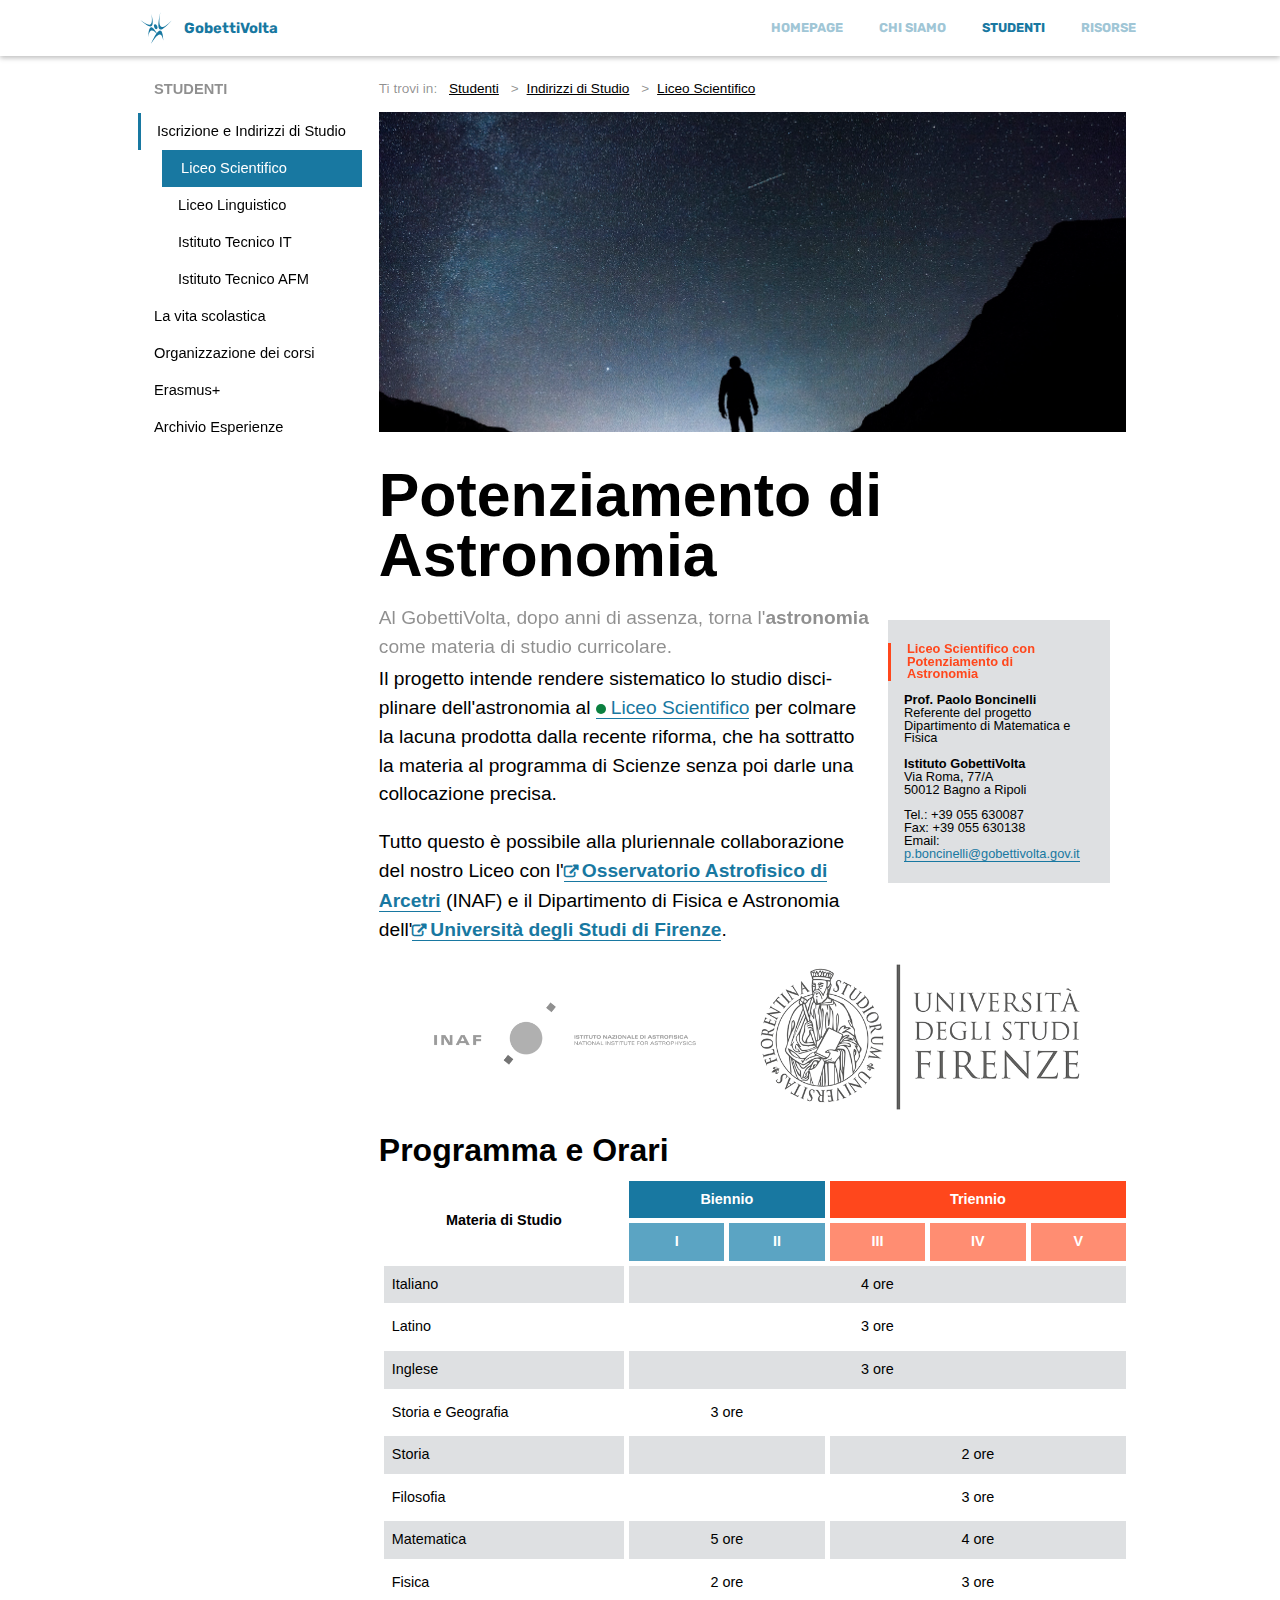
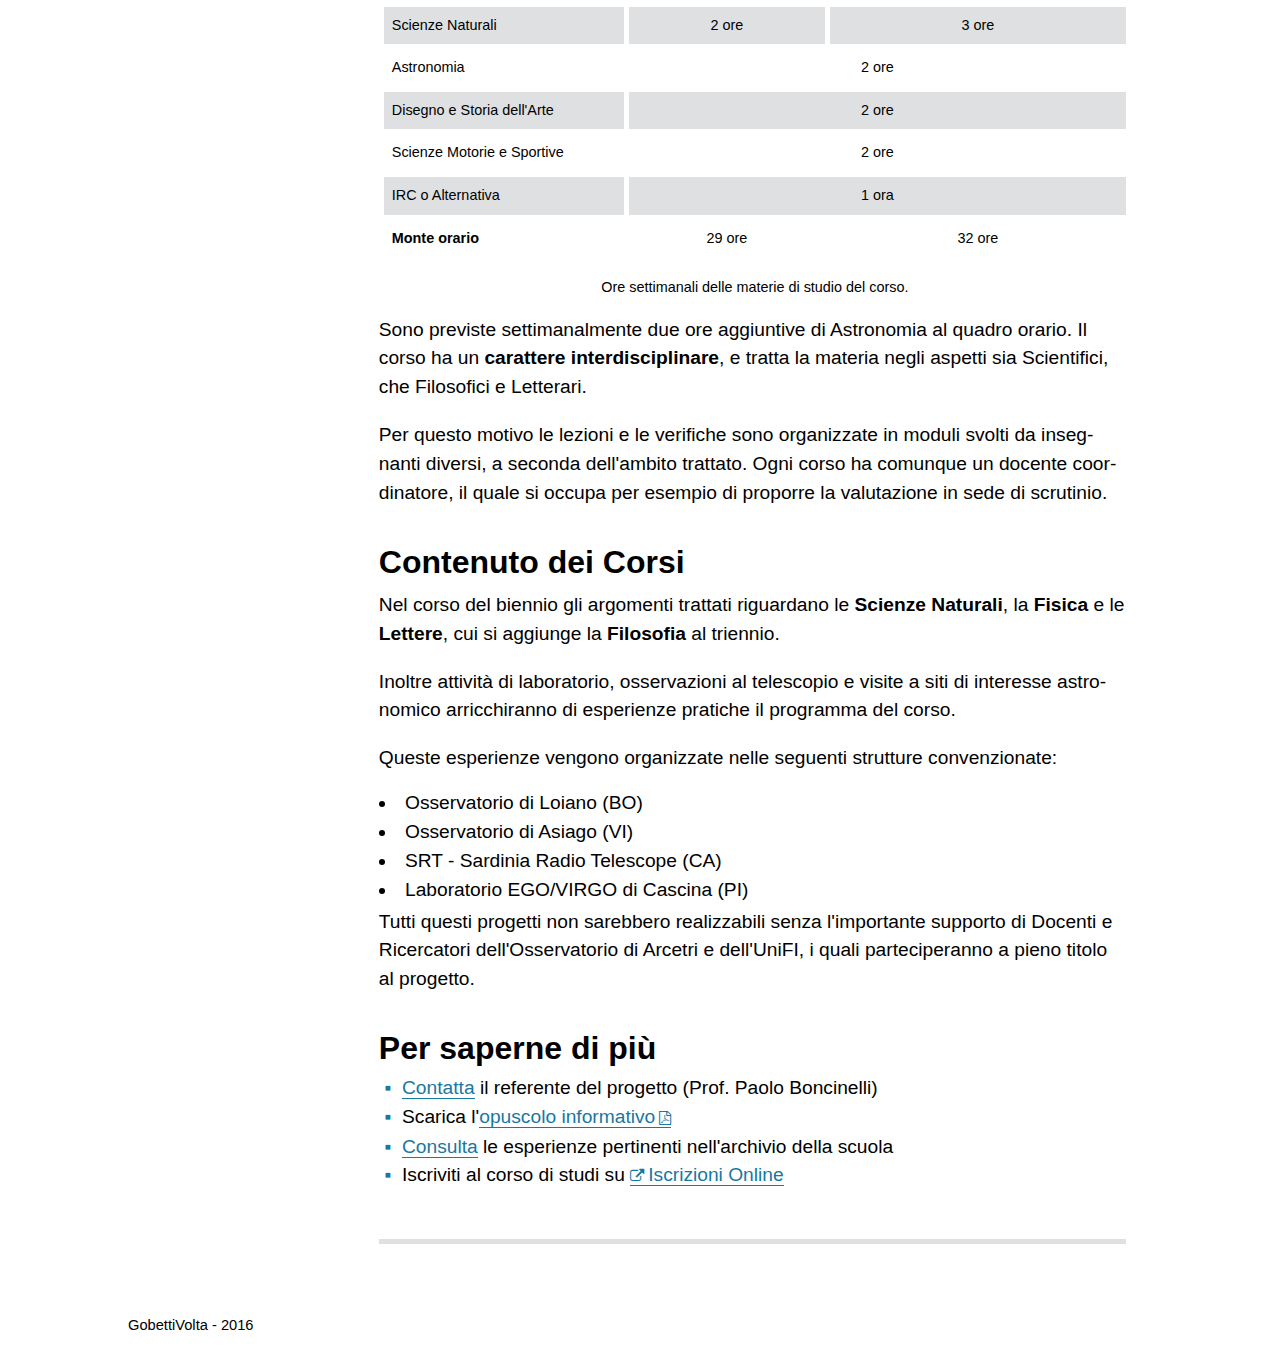
==== page.html @ 22fc0644 "Prima commit" ====
<!DOCTYPE html>
<html lang="en">
<head>
  <meta charset="UTF-8">
  <meta name="viewport" content="width=device-width, initial-scale=1.0">
  <meta http-equiv="X-UA-Compatible" content="ie=edge">
  <link rel="stylesheet" href="css/reset.css">
  <link rel="stylesheet" href="https://maxcdn.bootstrapcdn.com/font-awesome/4.7.0/css/font-awesome.min.css">
  <link rel="stylesheet" href="css/style.css">
  <title>Istituto GobettiVolta</title>
</head>
<body>
  <header>
    <nav>
      <a href="" class="logo"></a>
      <input type="checkbox" name="toggle" id="menu-toggle">
      <label for="menu-toggle"></label>
      <div class="navright">
        <a href="">Homepage</a>
        <a href="">Chi Siamo</a>
        <a href="" class="active">Studenti</a>
        <a href="">Risorse</a>
      </div>
    </nav>
  </header>
  <main>
    <nav class="sidenav">
      <span class="sitesection">Studenti</span>
      <ol>
        <li><a href="" class="active">Iscrizione e Indirizzi di Studio</a>
          <ol>
            <li><a href="" class="active">Liceo Scientifico</a></li>
            <li><a href="">Liceo Linguistico</a></li>
            <li><a href="">Istituto Tecnico IT</a></li>
            <li><a href="">Istituto Tecnico AFM</a></li>
          </ol>
        </li>
        <li><a href="">La vita scolastica</a></li>
        <li><a href="">Organizzazione dei corsi</a></li>
        <li><a href="">Erasmus+</a></li>
        <li><a href="">Archivio Esperienze</a></li>
      </ol>
    </nav>
    <div class="content">
      <div class="breadcrumbs">
        <ol>
          <li><a href="">Studenti</a></li>
          <li><a href="">Indirizzi di Studio</a></li>
          <li><a href="">Liceo Scientifico</a></li>
        </ol>
      </div>
      <article>
        <img src="asset/astro.jpg" alt="" class="artimg">
        <h1 class="arttitle">Potenziamento di Astronomia</h1>
        <aside>
          <div class="rowgroup">
            <span class="coursetitle">Liceo Scientifico con Potenziamento di Astronomia</span>
          </div>
          <div class="rowgroup">
            <strong>Prof. Paolo Boncinelli</strong>
            <span>Referente del progetto</span>
            <span>Dipartimento di Matematica e Fisica</span>
          </div>
          <div class="rowgroup">
            <strong>Istituto GobettiVolta</strong>
            <span>Via Roma, 77/A</span>
            <span>50012 Bagno a Ripoli</span>
          </div>
          <div class="rowgroup">
            <span>Tel.: +39 055 630087</span>
            <span>Fax: +39 055 630138</span>
            <span>Email: <a href="">p.boncinelli@gobettivolta.gov.it</a></span>
          </div>
        </aside>
        <span class="artsub">Al GobettiVolta, dopo anni di assenza, torna l'<strong>astronomia</strong> come materia di studio curricolare.</span>
        <p>Il progetto intende rendere sistematico lo studio disciplinare dell'astronomia al <a href="">Liceo Scientifico</a> per colmare la lacuna prodotta dalla recente riforma, che ha sottratto la materia al programma di Scienze senza poi darle una collocazione precisa.</p>
        <p>Tutto questo è possibile alla pluriennale collaborazione del nostro Liceo con l'<strong><a href="http://www.arcetri.astro.it/">Osservatorio Astrofisico di Arcetri</a></strong> (INAF) e il Dipartimento di Fisica e Astronomia dell'<strong><a href="http://www.unifi.it/">Università degli Studi di Firenze</a></strong>.</p>
        <div class="collab">
          <div class="inaf"></div>
          <div class="unifi"></div>
        </div>
        <h2 class="artsec">Programma e Orari</h2>
        <table class="timetable">
          <thead>
            <tr>
              <th rowspan="2">Materia di Studio</th>
              <th colspan="2" id="biennio">Biennio</th>
              <th colspan="3" id="triennio">Triennio</th>
            </tr>
            <tr>
              <th>I</th>
              <th>II</th>
              <th>III</th>
              <th>IV</th>
              <th>V</th>
            </tr>
          </thead>
          <tbody>
            <tr><th scope="row">Italiano</th><td colspan="5">4 ore</td></tr>
            <tr><th scope="row">Latino</th><td colspan="5">3 ore</td></tr>
            <tr><th scope="row">Inglese</th><td colspan="5">3 ore</td></tr>
            <tr><th scope="row">Storia e Geografia</th><td colspan="2">3 ore</td><td colspan="3"></td></tr>
            <tr><th scope="row">Storia</th><td colspan="2"></td><td colspan="3">2 ore</td></tr>
            <tr><th scope="row">Filosofia</th><td colspan="2"></td><td colspan="3">3 ore</td></tr>
            <tr><th scope="row">Matematica</th><td colspan="2">5 ore</td><td colspan="3">4 ore</td></tr>
            <tr><th scope="row">Fisica</th><td colspan="2">2 ore</td><td colspan="3">3 ore</td></tr>
            <tr><th scope="row">Scienze Naturali</th><td colspan="2">2 ore</td><td colspan="3">3 ore</td></tr>
            <tr><th scope="row">Astronomia</th><td colspan="5">2 ore</td></tr>
            <tr><th scope="row">Disegno e Storia dell'Arte</th><td colspan="5">2 ore</td></tr>
            <tr><th scope="row">Scienze Motorie e Sportive</th><td colspan="5">2 ore</td></tr>
            <tr><th scope="row">IRC o Alternativa</th><td colspan="5">1 ora</td></tr>
          </tbody>
          <tfoot>
            <th scope="row">Monte orario</th>
            <td colspan="2">29 ore</td>
            <td colspan="3">32 ore</td>
          </tfoot>
          <caption>Ore settimanali delle materie di studio del corso.</caption>
        </table>
        <p>Sono previste settimanalmente due ore aggiuntive di Astronomia al quadro orario. Il corso ha un <strong>carattere interdisciplinare</strong>, e tratta la materia negli aspetti sia Scientifici, che Filosofici e Letterari.</p>
        <p>Per questo motivo le lezioni e le verifiche sono organizzate in moduli svolti da insegnanti diversi, a seconda dell'ambito trattato. Ogni corso ha comunque un docente coordinatore, il quale si occupa per esempio di proporre la valutazione in sede di scrutinio.</p>
        <h2 class="artsec">Contenuto dei Corsi</h2>
        <p>Nel corso del biennio gli argomenti trattati riguardano le <strong>Scienze Naturali</strong>, la <strong>Fisica</strong> e le <strong>Lettere</strong>, cui si aggiunge la <strong>Filosofia</strong> al triennio.</p>
        <p>Inoltre attività di laboratorio, osservazioni al telescopio e visite a siti di interesse astronomico arricchiranno di esperienze pratiche il programma del corso.</p>
        <p>Queste esperienze vengono organizzate nelle seguenti strutture convenzionate:</p>
        <ul>
          <li>Osservatorio di Loiano (BO)</li>
          <li>Osservatorio di Asiago (VI)</li>
          <li>SRT - Sardinia Radio Telescope (CA)</li>
          <li>Laboratorio EGO/VIRGO di Cascina (PI)</li>
        </ul>
        <p>Tutti questi progetti non sarebbero realizzabili senza l'importante supporto di Docenti e Ricercatori dell'Osservatorio di Arcetri e dell'UniFI, i quali parteciperanno a pieno titolo al progetto.</p>
        <h2 class="artsec">Per saperne di più</h2>
        <ul class="square">
          <li><a href="">Contatta</a> il referente del progetto (Prof. Paolo Boncinelli)</li>
          <li>Scarica l'<a href="asset/opuscolo.pdf">opuscolo informativo</a></li>
          <li><a href="">Consulta</a> le esperienze pertinenti nell'archivio della scuola</li>
          <li>Iscriviti al corso di studi su <a href="http://www.istruzione.it/iscrizionionline/">Iscrizioni Online</a></li>
        </ul>
        <!--
        <div class="author">
          <div class="authorimg">
            <img src="asset/profile1.jpg" alt="">
          </div>
          <div class="authortext">
            <span class="authorname">Carlo Sardelli</span>
            <p class="authordesc">Insegno Scienze Naturali. Mi occupo di aggiornare il sito internet della scuola. Sono appassionato di mountain biking e ho vinto due maratone!</p>
          </div>
        </div>
      </article>
    </div>-->
  </main>
  <footer>
    GobettiVolta - 2016
  </footer>
  <script type="text/javascript" src="https://code.jquery.com/jquery-3.2.1.slim.min.js">
  </script>
  <script type="text/javascript">
    $('article a:contains("Liceo Scientifico")').addClass("ls_link");
  </script>
</body>
</html>
---- css/style.css ----
@charset "UTF-8";
@import url("https://fonts.googleapis.com/css?family=Roboto:400,400i,700,700i|Rubik|Open+Sans");
* {
  box-sizing: content-box;
  font-variant-ligatures: none; }

strong {
  font-weight: 700; }

p {
  hyphens: auto; }

blockquote p {
  hanging-punctuation: first; }

ul.square {
  list-style: none;
  padding: 0;
  margin: 0; }
  ul.square li {
    padding-left: 1em;
    text-indent: -0.7em; }
    ul.square li::before {
      content: "▪  ";
      color: #1878a1; }

body {
  font-size: 11pt;
  font-family: "Helvetica Neue", HelveticaNeue, Helvetica, Arial, "Nimbus Sans L", "TeX Gyre Heros", TeXGyreHeros, FreeSans, "Liberation Sans", sans-serif; }
  body header {
    box-shadow: 0 2px 5px rgba(0, 0, 0, 0.26);
    width: 100%;
    background: #fff;
    height: 3.5rem; }
    body header nav {
      font-family: "Rubik", sans-serif;
      max-width: 1024px;
      margin-left: auto;
      margin-right: auto; }
      body header nav a.logo {
        height: 3.5rem;
        width: 3.5rem;
        color: #1878A1;
        text-decoration: none;
        display: inline-block;
        float: left;
        background: url("../asset/logob.svg") 50% 50%/2rem auto no-repeat; }
        body header nav a.logo::after {
          content: "GobettiVolta";
          line-height: 3.5rem;
          margin: 3.5rem;
          font-weight: 700; }
  body main {
    max-width: 90%;
    margin-left: auto;
    margin-right: auto; }
    body main div.breadcrumbs {
      padding-top: 1rem;
      padding-bottom: 1rem;
      font-size: 0.85rem; }
      body main div.breadcrumbs::before {
        content: "Ti trovi in: ";
        color: rgba(0, 0, 0, 0.44);
        float: left;
        padding-right: 0.5rem; }
      body main div.breadcrumbs ol {
        list-style: none; }
        body main div.breadcrumbs ol li {
          display: inline-block; }
          body main div.breadcrumbs ol li a {
            color: black; }
        body main div.breadcrumbs ol li:nth-of-type(n+2)::before {
          content: ">";
          padding-left: 0.5rem;
          padding-right: 0.5rem;
          color: rgba(0, 0, 0, 0.44); }
    body main a[href*="//"]:not([href*="http://gobettivolta.gov.it"])::before {
      font-family: FontAwesome;
      font-size: 0.9rem;
      content: " "; }
    body main a[href*=".pdf"]::after {
      font-family: FontAwesome;
      font-size: 0.9rem;
      content: " "; }
    body main nav.sidenav {
      display: none;
      height: 200px;
      overflow: visible;
      position: sticky;
      top: 0; }
    body main article {
      counter-reset: h2counter;
      padding-bottom: 3rem;
      border-bottom: solid #DEE0E2 5px;
      margin-bottom: 3rem; }
      body main article div.author {
        min-height: 120px;
        position: relative;
        vertical-align: middle;
        font-size: 0.9rem;
        border: solid black 1px;
        border-radius: 0.7rem;
        padding: 0 3rem; }
        body main article div.author div.authorimg {
          position: absolute;
          top: 50%;
          transform: translate(0, -50%);
          float: left; }
          body main article div.author div.authorimg img {
            left: 50%;
            width: 60px;
            height: 60px;
            border-radius: 60px; }
        body main article div.author div.authortext {
          position: absolute;
          top: 50%;
          transform: translate(0, -50%);
          margin-left: 80px;
          padding-right: 3rem;
          display: block; }
          body main article div.author div.authortext p.authordesc {
            opacity: 0.44; }
      body main article > span, body main article > p, body main article > ul, body main article > table {
        caption-side: bottom;
        font-size: 1rem;
        line-height: 150%; }
        body main article > span caption, body main article > p caption, body main article > ul caption, body main article > table caption {
          padding: 1em 0; }
      body main article aside {
        padding: 1rem;
        margin: 1rem 0;
        display: block;
        font-size: 0.8rem;
        background: #DEE0E2; }
        body main article aside div.rowgroup {
          padding: 0.5em 0; }
          body main article aside div.rowgroup span {
            display: block; }
          body main article aside div.rowgroup span.coursetitle {
            display: block;
            position: relative;
            left: -1rem;
            border-left: #ff471c solid 3px;
            padding-left: 1rem;
            color: #ff471c;
            font-weight: bold; }
      body main article table.timetable {
        border-collapse: collapse;
        font-size: 0.9rem;
        width: 100%;
        table-layout: fixed;
        border-spacing: 5px; }
        body main article table.timetable td, body main article table.timetable th {
          border: solid white 5px;
          padding: 0.5rem;
          vertical-align: middle; }
        body main article table.timetable thead th, body main article table.timetable tfoot th {
          font-weight: bold; }
        body main article table.timetable td:empty {
          background: transparent; }
        body main article table.timetable thead tr th {
          vertical-align: middle; }
        body main article table.timetable thead tr th:nth-of-type(1) {
          width: 30%; }
        body main article table.timetable thead tr th:nth-of-type(2) {
          color: white;
          width: calc(40% * 70%); }
        body main article table.timetable thead tr th:nth-of-type(3) {
          color: white;
          widows: calc(60% * 70%); }
        body main article table.timetable thead tr:nth-of-type(1) #biennio {
          background: #1878a1; }
        body main article table.timetable thead tr:nth-of-type(1) #triennio {
          background: #ff471c; }
        body main article table.timetable thead tr:nth-of-type(2) {
          color: white; }
          body main article table.timetable thead tr:nth-of-type(2) th:nth-of-type(1), body main article table.timetable thead tr:nth-of-type(2) th:nth-of-type(2) {
            background: #5BA4C3; }
          body main article table.timetable thead tr:nth-of-type(2) th:nth-of-type(n+3) {
            background: #FF8D72; }
        body main article table.timetable tbody tr th {
          text-align: left; }
        body main article table.timetable tbody tr td:nth-of-type(n+1) {
          text-align: center; }
        body main article table.timetable tbody tr:nth-of-type(odd) {
          background: #DEE0E2; }
        body main article table.timetable tfoot {
          border-top: solid 2px black;
          border-bottom: dashed 2px #DEE0E2; }
          body main article table.timetable tfoot tr th {
            text-align: left; }
          body main article table.timetable tfoot tr td {
            text-align: center; }
      body main article a {
        color: #1878a1;
        text-decoration: none;
        border-bottom: solid 1px;
        transition: border 0.2s ease; }
      body main article a:hover {
        border-bottom: solid 3px; }
      body main article span.artsub {
        opacity: 0.44; }
      body main article ul {
        list-style: disc;
        list-style-position: inside; }
        body main article ul li ul {
          list-style: circle; }
          body main article ul li ul li ul {
            list-style: square; }
      body main article h1 {
        counter-reset: h2counter;
        font-family: "Helvetica Neue", HelveticaNeue, Helvetica, Arial, "Nimbus Sans L", "TeX Gyre Heros", TeXGyreHeros, FreeSans, "Liberation Sans", sans-serif;
        line-height: 100%;
        font-size: 2rem;
        margin-top: 0.5em;
        margin-bottom: 0.3em;
        font-weight: 600; }
      body main article h2 {
        line-height: 100%;
        font-family: "Helvetica Neue", HelveticaNeue, Helvetica, Arial, "Nimbus Sans L", "TeX Gyre Heros", TeXGyreHeros, FreeSans, "Liberation Sans", sans-serif;
        font-size: 1.5rem;
        margin-top: 0.7em;
        margin-bottom: 0.3em;
        font-weight: 600; }
      body main article h3 {
        text-transform: uppercase;
        font-family: "Helvetica Neue", HelveticaNeue, Helvetica, Arial, "Nimbus Sans L", "TeX Gyre Heros", TeXGyreHeros, FreeSans, "Liberation Sans", sans-serif;
        font-weight: 700;
        font-size: 0.9rem; }
      body main article > p, body main article > span {
        padding-top: 0.2rem;
        padding-bottom: 1rem; }
      body main article img.artimg {
        width: 100%;
        height: 20rem;
        object-fit: cover; }
  body footer {
    padding: 1rem 2rem; }

@media only screen and (max-width: 630px) {
  body header nav div.navright {
    padding-left: 1em;
    left: 100%;
    position: fixed;
    background: #315767;
    opacity: 0.9;
    text-align: left;
    z-index: 3;
    padding-top: 3.5rem;
    height: 100%;
    width: 100%; }
    body header nav div.navright a {
      opacity: 0.7;
      padding-top: 2rem;
      display: block;
      color: white;
      text-decoration: none;
      font-size: 4rem;
      font-weight: 400;
      z-index: 5; }
      body header nav div.navright a:hover {
        opacity: 1; }
  body header nav #menu-toggle {
    display: none; }
  body header nav #menu-toggle + label {
    font-family: FontAwesome;
    display: block; }
  body header nav #menu-toggle + label::after {
    position: absolute;
    z-index: 5;
    top: 0;
    right: 0;
    color: #1878a1;
    content: "";
    line-height: 3.5rem;
    float: right;
    padding: 0 1rem 0 1rem; }
  body header nav #menu-toggle:checked + label::after {
    position: fixed;
    content: "";
    color: white; }
  body header nav #menu-toggle:checked ~ div.navright {
    left: 0; }
  body header nav #menu-toggle:checked ~ .logo {
    position: fixed; } }
@media only screen and (min-width: 631px) {
  body header nav #menu-toggle, body header nav #menu-toggle + label {
    display: none; }
  body header nav div.navright {
    position: static;
    width: auto;
    display: block;
    padding: 0;
    float: right; }
    body header nav div.navright a {
      transition: all 0.2s ease-in;
      text-transform: uppercase;
      font-size: 0.8rem;
      font-weight: 700;
      display: inline-block;
      padding: 0 1rem 0 1rem;
      height: 3.5rem;
      line-height: 3.5rem;
      text-decoration: none;
      color: #a0c6d6; }
      body header nav div.navright a.active {
        color: #1878A1; }
      body header nav div.navright a:hover {
        color: #1878A1; }
    body header nav div.navright label, body header nav div.navright label + input {
      display: none; }
  body main, body footer {
    max-width: 630px;
    margin-left: auto;
    margin-right: auto; }
  body main article aside {
    margin: 1rem;
    float: right;
    width: 190px; }
  body main article > span, body main article > p, body main article > ul, body main article > table {
    font-size: 1.2rem; }
  body main article h1 {
    font-size: 3.8rem; }
  body main article h2 {
    font-size: 2rem; } }
@media only screen and (min-width: 1025px) {
  body footer {
    max-width: 1024px;
    margin-left: auto;
    margin-right: auto; }
  body main {
    max-width: 1024px;
    margin-left: auto;
    margin-right: auto;
    display: flex; }
    body main nav.sidenav, body main div.content {
      flex-grow: 1;
      flex-shrink: 1;
      flex-basis: 0;
      margin: 10px; }
    body main nav.sidenav {
      display: block;
      position: sticky;
      top: 10px;
      max-width: 20%; }
      body main nav.sidenav span.sitesection {
        color: rgba(0, 0, 0, 0.44);
        display: block;
        padding: 1rem 1rem;
        text-transform: uppercase;
        font-weight: 700; }
      body main nav.sidenav ol {
        max-width: 250px; }
        body main nav.sidenav ol li a {
          text-decoration: none;
          color: #000;
          width: 100%;
          display: block;
          padding: 0.7rem 0 0.7rem 1rem;
          text-align: left;
          transition: all 0.2s ease-in; }
        body main nav.sidenav ol li a:hover {
          background: #DEE0E2; }
        body main nav.sidenav ol > li ol > li {
          padding-left: 1.5rem;
          clear: both; }
          body main nav.sidenav ol > li ol > li a.active {
            background: #1878a1;
            color: #FFF; }
        body main nav.sidenav ol > li > a.active {
          border-left: #1878a1 solid 3px; }
    body main div.content {
      padding: 0 1rem; } }
div.collab {
  height: 150px;
  display: flex;
  align-items: center; }
  div.collab div.inaf {
    background: url("../asset/inaf_col.gif") no-repeat 0 50%;
    background-size: contain;
    width: 50%;
    height: 100%;
    filter: grayscale(1) opacity(0.7); }
    div.collab div.inaf:hover {
      filter: grayscale(0) opacity(1); }
  div.collab div.unifi {
    background: url("../asset/logo_unifi.jpg") no-repeat 0 50%;
    background-size: contain;
    width: 50%;
    height: 100%;
    filter: opacity(0.7); }
    div.collab div.unifi:hover {
      filter: opacity(1); }

.ls_link::before {
  content: "";
  display: inline-block;
  width: 10px;
  height: 10px;
  border-radius: 10px;
  margin-right: 5px;
  background: #0B8040; }

/*# sourceMappingURL=style.css.map */
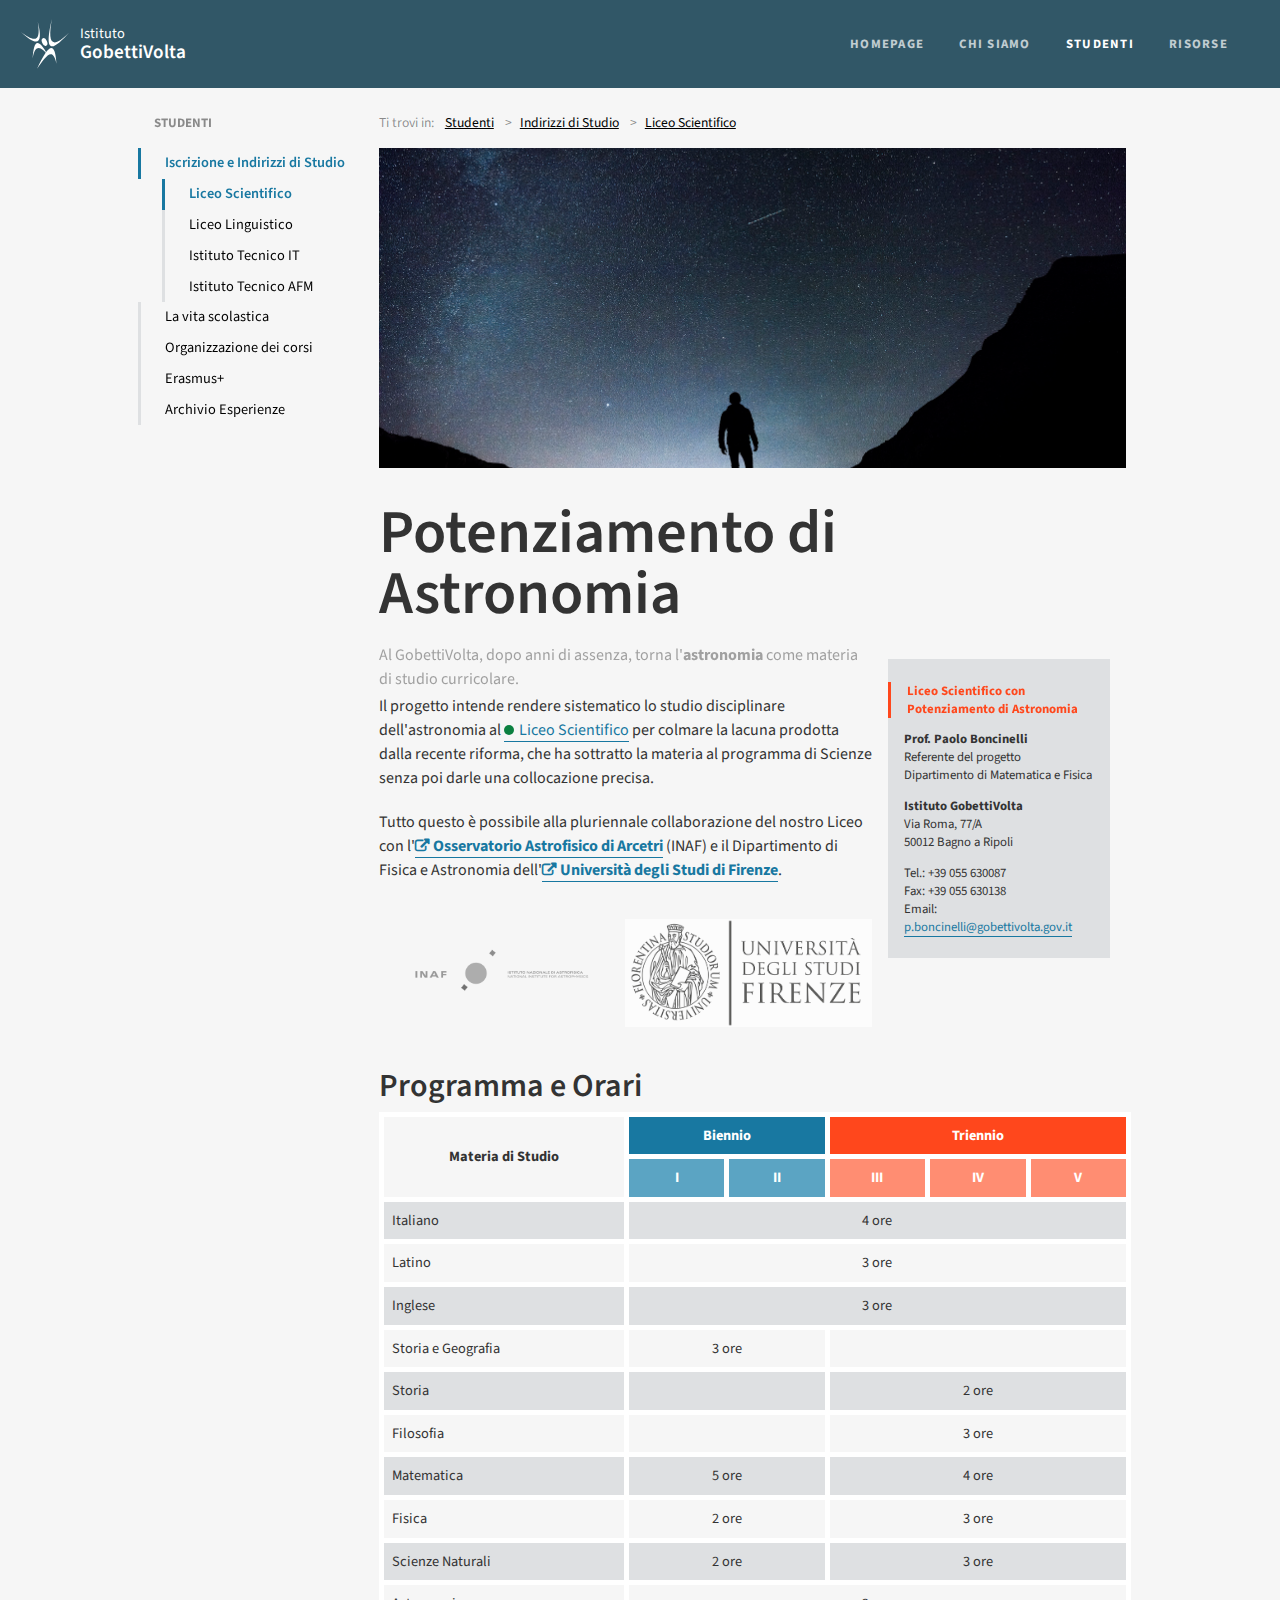
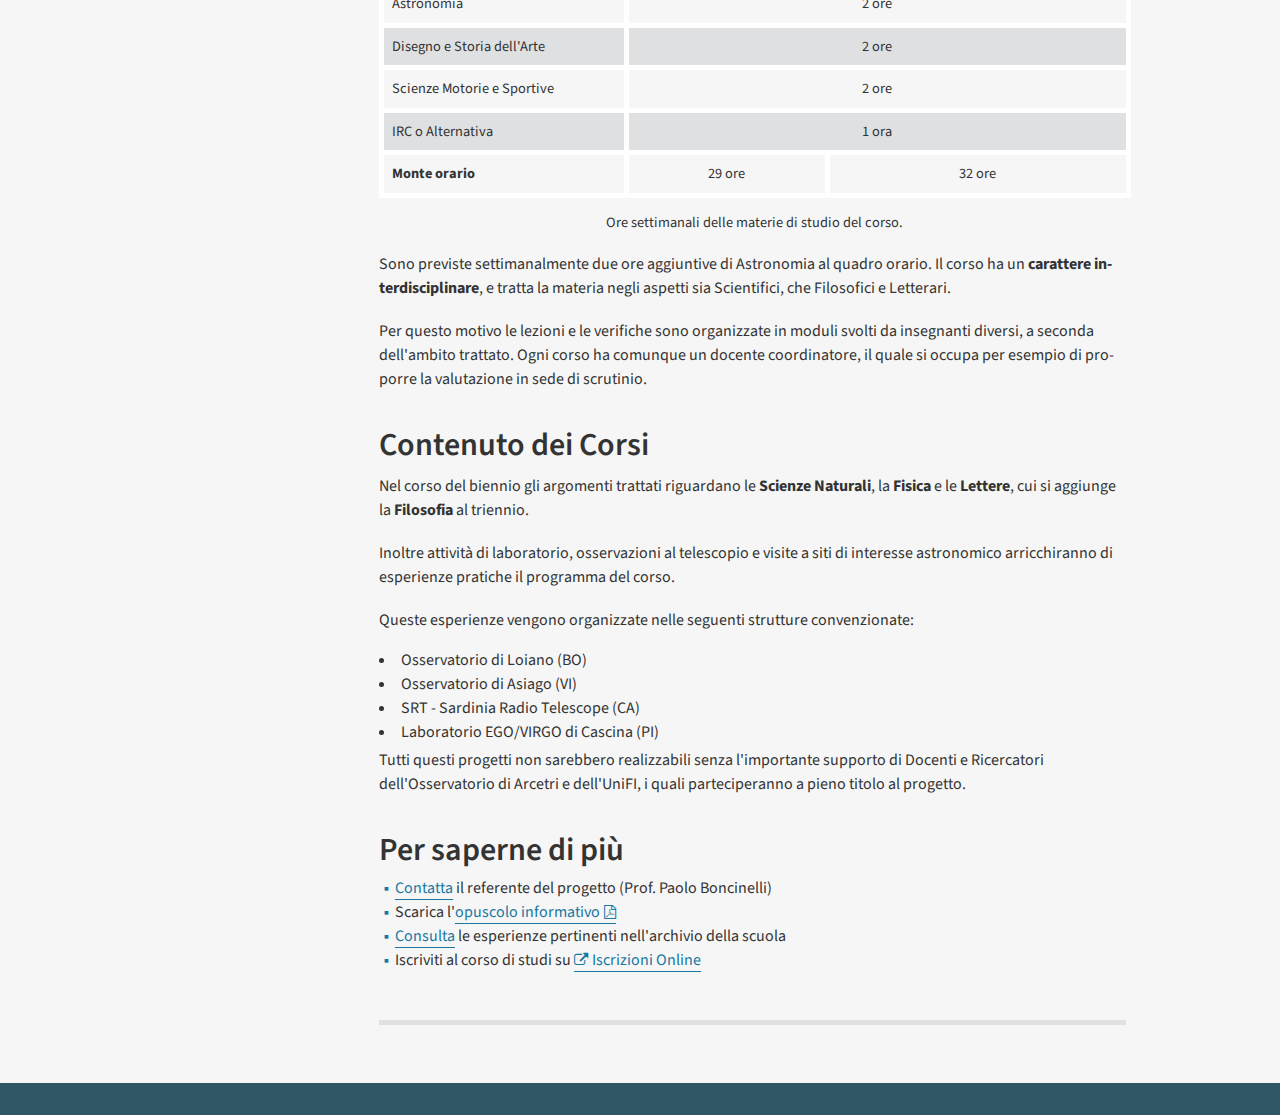
==== commit abc84efe: "Modifiche header e bg body" ====
--- a/page.html
+++ b/page.html
@@ -151,7 +151,12 @@
     </div>-->
   </main>
   <footer>
-    GobettiVolta - 2016
+    <div class="footcont">
+      <div class="footcol"></div>
+      <div class="footcol"></div>
+      <div class="footcol"></div>
+      <div class="footcol"></div>
+    </div>
   </footer>
   <script type="text/javascript" src="https://code.jquery.com/jquery-3.2.1.slim.min.js">
   </script>
--- a/css/style.css
+++ b/css/style.css
@@ -1,5 +1,5 @@
 @charset "UTF-8";
-@import url("https://fonts.googleapis.com/css?family=Roboto:400,400i,700,700i|Rubik|Open+Sans");
+@import url("https://fonts.googleapis.com/css?family=Source+Sans+Pro:400,400i,600,700,700i|Montserrat");
 * {
   box-sizing: content-box;
   font-variant-ligatures: none; }
@@ -25,31 +25,32 @@
       color: #1878a1; }
 
 body {
-  font-size: 11pt;
-  font-family: "Helvetica Neue", HelveticaNeue, Helvetica, Arial, "Nimbus Sans L", "TeX Gyre Heros", TeXGyreHeros, FreeSans, "Liberation Sans", sans-serif; }
+  background: #F6F6F6;
+  color: #333;
+  font-size: 13px;
+  line-height: 18px;
+  font-family: "Source Sans Pro", "Helvetica Neue", HelveticaNeue, Helvetica, Arial, "Nimbus Sans L", "TeX Gyre Heros", TeXGyreHeros, FreeSans, "Liberation Sans", sans-serif; }
   body header {
-    box-shadow: 0 2px 5px rgba(0, 0, 0, 0.26);
+    /*box-shadow: 0 2px 5px rgba(0,0,0,.26) */
     width: 100%;
-    background: #fff;
-    height: 3.5rem; }
+    background: #fff; }
     body header nav {
-      font-family: "Rubik", sans-serif;
-      max-width: 1024px;
-      margin-left: auto;
-      margin-right: auto; }
+      background: #315767;
+      width: 100%;
+      display: table; }
       body header nav a.logo {
         height: 3.5rem;
         width: 3.5rem;
-        color: #1878A1;
+        color: #fff;
         text-decoration: none;
-        display: inline-block;
-        float: left;
-        background: url("../asset/logob.svg") 50% 50%/2rem auto no-repeat; }
+        display: table-cell;
+        vertical-align: middle;
+        padding-left: 75px;
+        background: url("../asset/logow.svg") -30px 50%/130px auto no-repeat; }
         body header nav a.logo::after {
           content: "GobettiVolta";
-          line-height: 3.5rem;
-          margin: 3.5rem;
-          font-weight: 700; }
+          font-size: 1rem;
+          font-weight: 600; }
   body main {
     max-width: 90%;
     margin-left: auto;
@@ -209,7 +210,7 @@
             list-style: square; }
       body main article h1 {
         counter-reset: h2counter;
-        font-family: "Helvetica Neue", HelveticaNeue, Helvetica, Arial, "Nimbus Sans L", "TeX Gyre Heros", TeXGyreHeros, FreeSans, "Liberation Sans", sans-serif;
+        font-family: "Source Sans Pro", "Helvetica Neue", HelveticaNeue, Helvetica, Arial, "Nimbus Sans L", "TeX Gyre Heros", TeXGyreHeros, FreeSans, "Liberation Sans", sans-serif;
         line-height: 100%;
         font-size: 2rem;
         margin-top: 0.5em;
@@ -217,14 +218,14 @@
         font-weight: 600; }
       body main article h2 {
         line-height: 100%;
-        font-family: "Helvetica Neue", HelveticaNeue, Helvetica, Arial, "Nimbus Sans L", "TeX Gyre Heros", TeXGyreHeros, FreeSans, "Liberation Sans", sans-serif;
+        font-family: "Source Sans Pro", "Helvetica Neue", HelveticaNeue, Helvetica, Arial, "Nimbus Sans L", "TeX Gyre Heros", TeXGyreHeros, FreeSans, "Liberation Sans", sans-serif;
         font-size: 1.5rem;
         margin-top: 0.7em;
         margin-bottom: 0.3em;
         font-weight: 600; }
       body main article h3 {
         text-transform: uppercase;
-        font-family: "Helvetica Neue", HelveticaNeue, Helvetica, Arial, "Nimbus Sans L", "TeX Gyre Heros", TeXGyreHeros, FreeSans, "Liberation Sans", sans-serif;
+        font-family: "Source Sans Pro", "Helvetica Neue", HelveticaNeue, Helvetica, Arial, "Nimbus Sans L", "TeX Gyre Heros", TeXGyreHeros, FreeSans, "Liberation Sans", sans-serif;
         font-weight: 700;
         font-size: 0.9rem; }
       body main article > p, body main article > span {
@@ -239,16 +240,17 @@
 
 @media only screen and (max-width: 630px) {
   body header nav div.navright {
-    padding-left: 1em;
+    font-family: Montserrat;
+    font-weight: bold;
+    width: 100%;
     left: 100%;
     position: fixed;
-    background: #315767;
-    opacity: 0.9;
-    text-align: left;
+    background: black;
+    opacity: 1;
+    text-align: center;
     z-index: 3;
     padding-top: 3.5rem;
-    height: 100%;
-    width: 100%; }
+    height: 100%; }
     body header nav div.navright a {
       opacity: 0.7;
       padding-top: 2rem;
@@ -256,6 +258,7 @@
       color: white;
       text-decoration: none;
       font-size: 4rem;
+      line-height: 4rem;
       font-weight: 400;
       z-index: 5; }
       body header nav div.navright a:hover {
@@ -270,7 +273,7 @@
     z-index: 5;
     top: 0;
     right: 0;
-    color: #1878a1;
+    color: #fff;
     content: "";
     line-height: 3.5rem;
     float: right;
@@ -284,32 +287,40 @@
   body header nav #menu-toggle:checked ~ .logo {
     position: fixed; } }
 @media only screen and (min-width: 631px) {
-  body header nav #menu-toggle, body header nav #menu-toggle + label {
-    display: none; }
-  body header nav div.navright {
-    position: static;
-    width: auto;
-    display: block;
-    padding: 0;
-    float: right; }
-    body header nav div.navright a {
-      transition: all 0.2s ease-in;
-      text-transform: uppercase;
-      font-size: 0.8rem;
-      font-weight: 700;
-      display: inline-block;
-      padding: 0 1rem 0 1rem;
-      height: 3.5rem;
-      line-height: 3.5rem;
-      text-decoration: none;
-      color: #a0c6d6; }
-      body header nav div.navright a.active {
-        color: #1878A1; }
-      body header nav div.navright a:hover {
-        color: #1878A1; }
-    body header nav div.navright label, body header nav div.navright label + input {
+  body header nav {
+    border-spacing: 20px 0; }
+    body header nav #menu-toggle, body header nav #menu-toggle + label {
       display: none; }
-  body main, body footer {
+    body header nav a.logo {
+      background: url("../asset/logow.svg") 0 50%/50px auto no-repeat;
+      padding-left: 60px; }
+    body header nav div.navright {
+      padding: 1rem;
+      width: auto;
+      display: table-cell;
+      text-align: right; }
+      body header nav div.navright a {
+        vertical-align: middle;
+        display: inline-block;
+        letter-spacing: 0.1em;
+        transition: all 0.2s ease-in;
+        text-transform: uppercase;
+        font-size: 0.8rem;
+        font-weight: 700;
+        display: inline-block;
+        padding: 0 1rem 0 1rem;
+        height: 3.5rem;
+        line-height: 3.5rem;
+        text-decoration: none;
+        color: #fff;
+        opacity: 0.7; }
+        body header nav div.navright a.active {
+          opacity: 1; }
+        body header nav div.navright a:hover {
+          opacity: 1; }
+      body header nav div.navright label, body header nav div.navright label + input {
+        display: none; }
+  body main {
     max-width: 630px;
     margin-left: auto;
     margin-right: auto; }
@@ -318,16 +329,21 @@
     float: right;
     width: 190px; }
   body main article > span, body main article > p, body main article > ul, body main article > table {
-    font-size: 1.2rem; }
+    font-size: 1rem; }
   body main article h1 {
     font-size: 3.8rem; }
   body main article h2 {
     font-size: 2rem; } }
 @media only screen and (min-width: 1025px) {
+  body header nav a.logo::before {
+    content: "Istituto";
+    font-size: 0.9rem;
+    font-weight: normal;
+    display: block; }
+  body header nav a.logo::after {
+    font-size: 1.2rem; }
   body footer {
-    max-width: 1024px;
-    margin-left: auto;
-    margin-right: auto; }
+    background: #315767; }
   body main {
     max-width: 1024px;
     margin-left: auto;
@@ -355,20 +371,25 @@
           text-decoration: none;
           color: #000;
           width: 100%;
+          font-size: 0.9rem;
           display: block;
-          padding: 0.7rem 0 0.7rem 1rem;
+          padding: 0.4rem 0 0.4rem 1.5rem;
           text-align: left;
+          border-left: #DEE0E2 solid 3px;
           transition: all 0.2s ease-in; }
         body main nav.sidenav ol li a:hover {
-          background: #DEE0E2; }
+          background: #DEE0E2;
+          border-left: #1878a1 solid 3px; }
         body main nav.sidenav ol > li ol > li {
           padding-left: 1.5rem;
           clear: both; }
           body main nav.sidenav ol > li ol > li a.active {
-            background: #1878a1;
-            color: #FFF; }
+            font-weight: 600;
+            color: #1878a1; }
         body main nav.sidenav ol > li > a.active {
-          border-left: #1878a1 solid 3px; }
+          border-left: #1878a1 solid 3px;
+          font-weight: 600;
+          color: #1878a1; }
     body main div.content {
       padding: 0 1rem; } }
 div.collab {
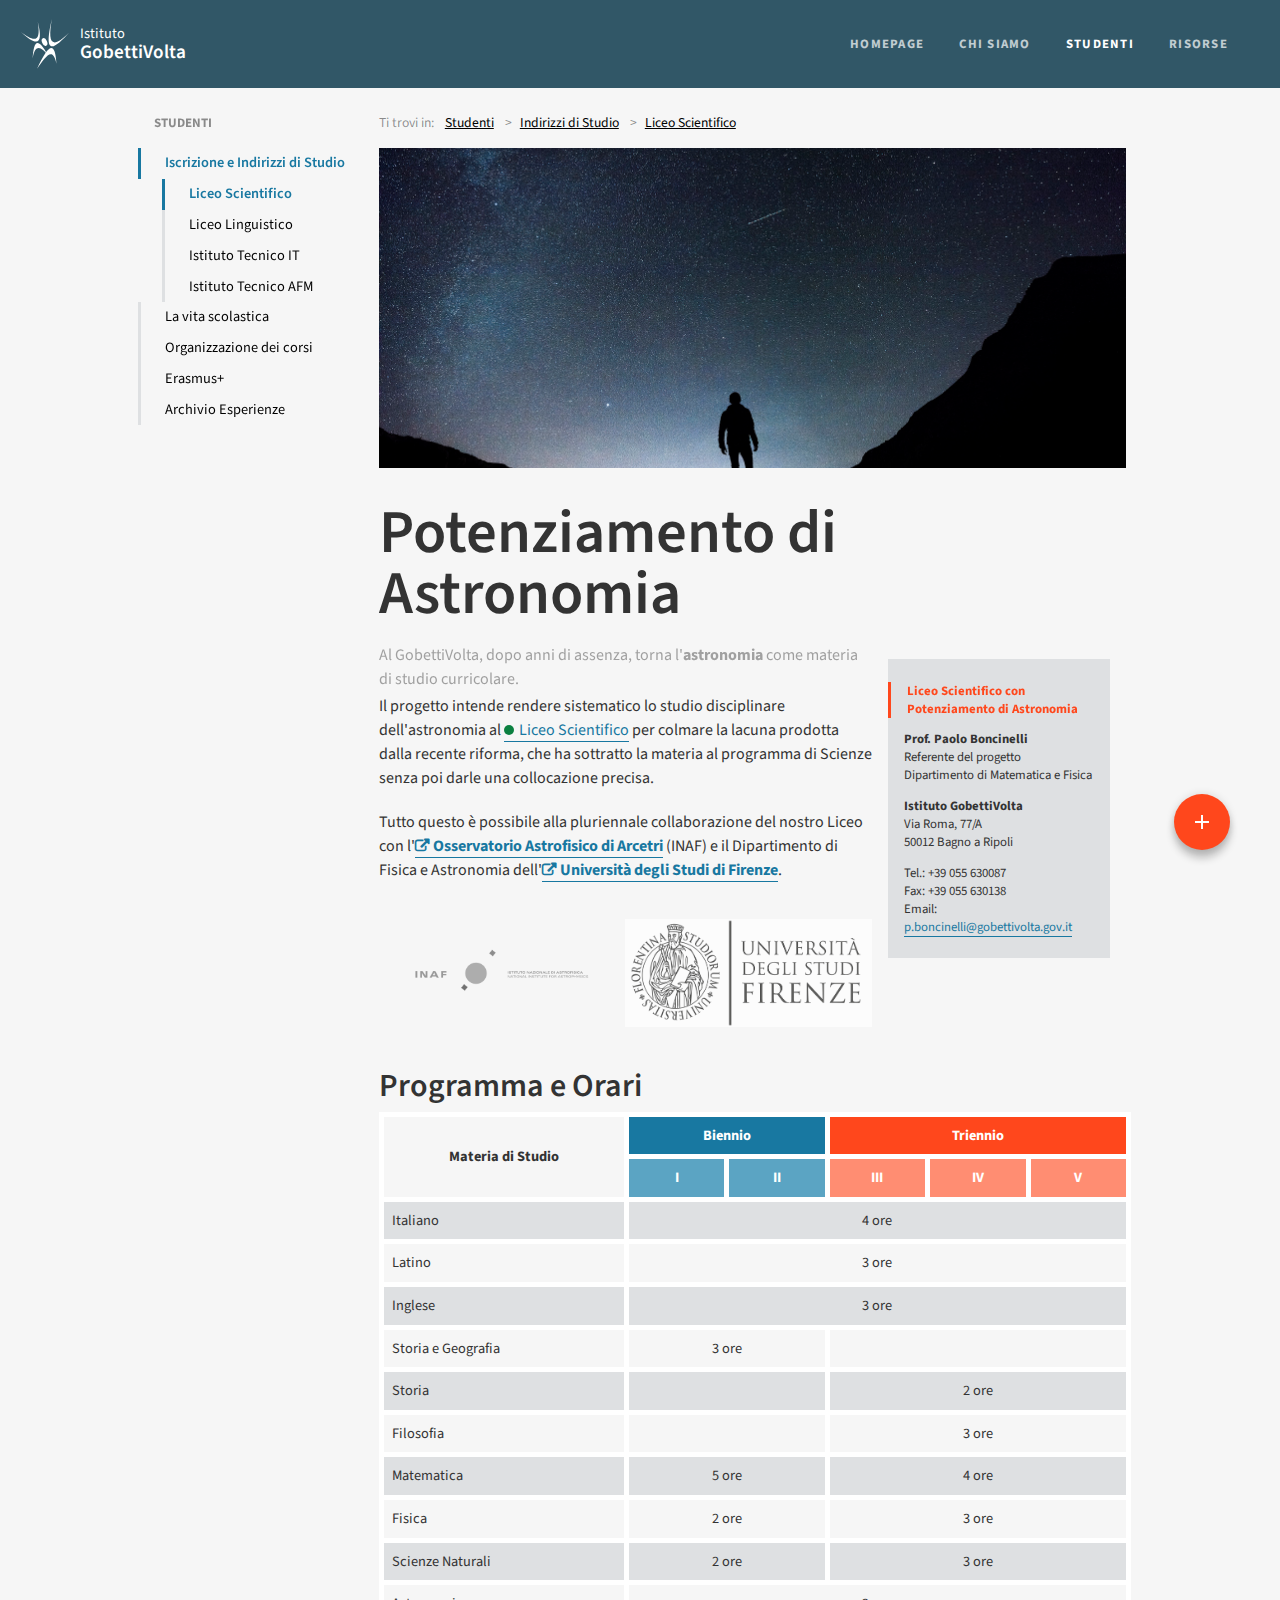
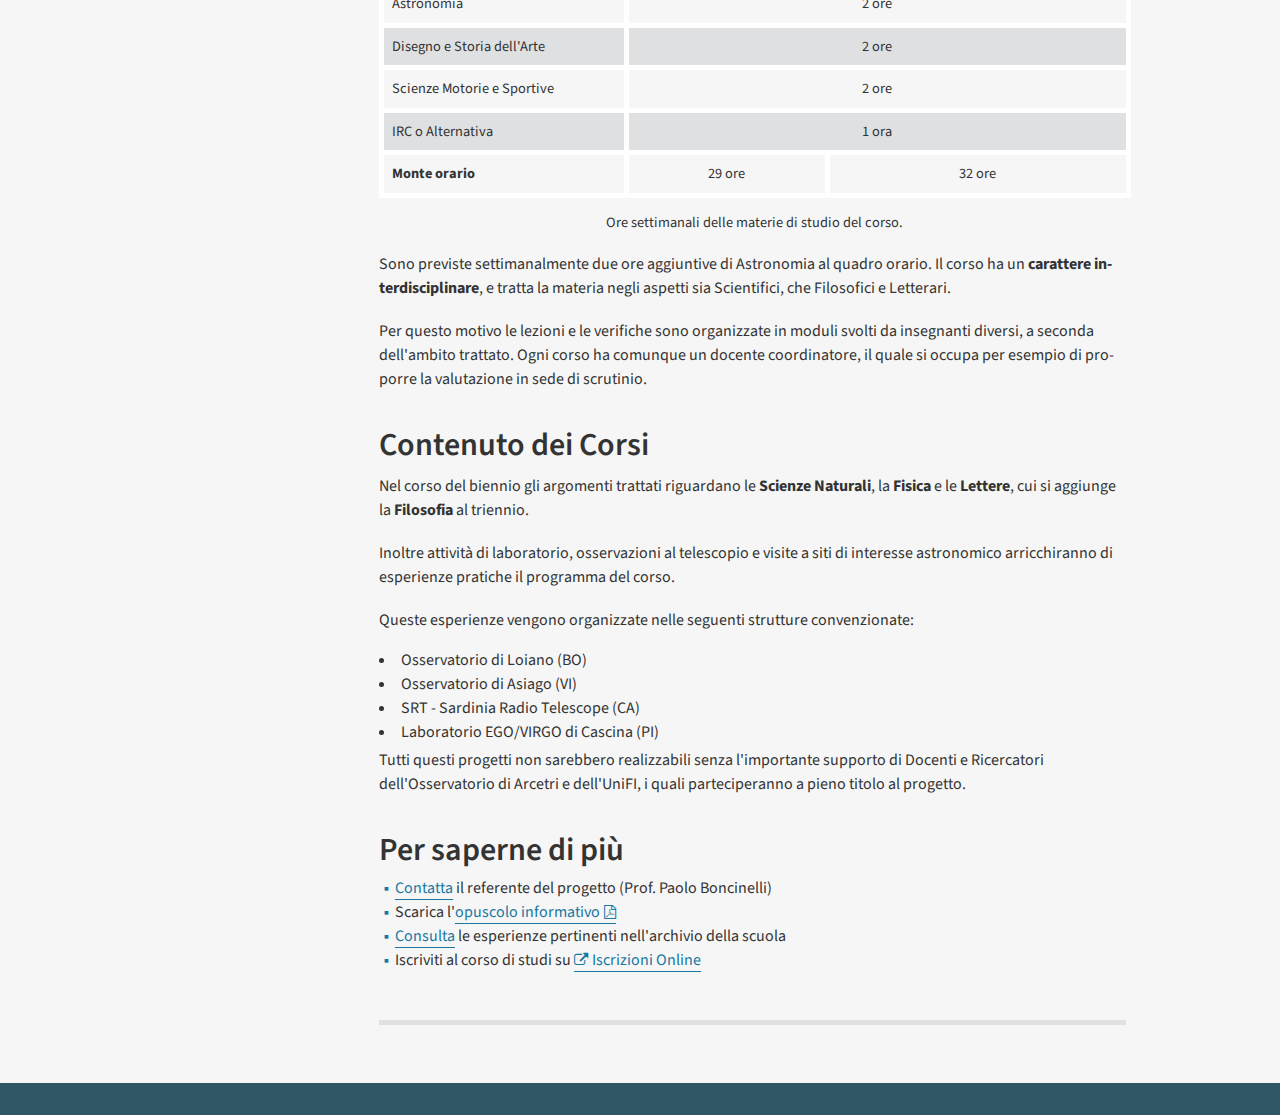
==== commit 58c866e9: "Aggiunta shortcut button" ====
--- a/page.html
+++ b/page.html
@@ -10,6 +10,16 @@
   <title>Istituto GobettiVolta</title>
 </head>
 <body>
+  <div class="shortcuts">
+    <input type="checkbox" name="toggle" id="toggle" />
+    <label for="toggle"><i class="material-icons">add</i></label>
+    <ul id="scutmenu">
+      <li><a href="" id="cvv"><i class="material-icons">book</i></a></li>
+      <li><a href="" id="sdg"><i class="material-icons">live_help</i></a></li>
+      <li><a href="" id="circ"><i class="material-icons">cached</i></a></li>
+      <li><a href="" id="mail"><i class="material-icons">email</i></a></li>
+    </ul>
+  </div>
   <header>
     <nav>
       <a href="" class="logo"></a>
--- a/css/style.css
+++ b/css/style.css
@@ -1,5 +1,5 @@
 @charset "UTF-8";
-@import url("https://fonts.googleapis.com/css?family=Source+Sans+Pro:400,400i,600,700,700i|Montserrat");
+@import url("https://fonts.googleapis.com/css?family=Source+Sans+Pro:400,400i,600,700,700i|Material+Icons");
 * {
   box-sizing: content-box;
   font-variant-ligatures: none; }
@@ -240,7 +240,6 @@
 
 @media only screen and (max-width: 630px) {
   body header nav div.navright {
-    font-family: Montserrat;
     font-weight: bold;
     width: 100%;
     left: 100%;
@@ -252,12 +251,13 @@
     padding-top: 3.5rem;
     height: 100%; }
     body header nav div.navright a {
+      font-variant: small-caps;
       opacity: 0.7;
       padding-top: 2rem;
       display: block;
       color: white;
       text-decoration: none;
-      font-size: 4rem;
+      font-size: 3rem;
       line-height: 4rem;
       font-weight: 400;
       z-index: 5; }
@@ -422,4 +422,116 @@
   margin-right: 5px;
   background: #0B8040; }
 
+#toggle {
+  display: none; }
+
+#toggle + label {
+  position: absolute;
+  display: block;
+  bottom: 50px;
+  background: #ff471c;
+  width: 56px;
+  height: 56px;
+  border-radius: 56px;
+  box-shadow: 0 0 8px 0 rgba(0, 0, 0, 0.12), 0 8px 8px 0 rgba(0, 0, 0, 0.24);
+  color: #fff;
+  line-height: 56px;
+  text-align: center;
+  transition: all 500ms ease;
+  right: 0;
+  z-index: 6;
+  cursor: pointer; }
+  #toggle + label i {
+    position: absolute;
+    line-height: 56px;
+    text-align: center;
+    top: 0;
+    width: 100%;
+    left: 0; }
+
+#toggle + label {
+  font-size: 4rem; }
+
+#toggle:checked + label {
+  transform: rotate(45deg); }
+
+.shortcuts {
+  position: fixed;
+  bottom: 0;
+  right: 50px;
+  width: 50px;
+  z-index: 5; }
+  .shortcuts #scutmenu {
+    z-index: 5;
+    position: absolute;
+    bottom: 45px;
+    right: 5px;
+    width: inherit; }
+    .shortcuts #scutmenu li {
+      position: absolute;
+      box-shadow: none;
+      opacity: 0;
+      bottom: 0;
+      right: 0;
+      transition: all 500ms cubic-bezier(0.17, 0.04, 0.03, 0.94); }
+      .shortcuts #scutmenu li a {
+        background-color: #fff;
+        border-radius: 50px;
+        box-shadow: 0 0 8px 0 rgba(0, 0, 0, 0.12), 0 8px 8px 0 rgba(0, 0, 0, 0.24);
+        line-height: 60px;
+        text-align: center;
+        color: #ff471c;
+        z-index: 5;
+        width: inherit;
+        width: 50px;
+        height: 50px;
+        display: block;
+        transition-property: transform;
+        transition-duration: 0.4s; }
+      .shortcuts #scutmenu li a:hover {
+        transform: scale(1.15); }
+
+#scutmenu > li a::before {
+  line-height: normal;
+  text-align: right;
+  display: inline-block;
+  position: absolute;
+  background: #ff471c;
+  top: 15px;
+  right: 60px;
+  padding: 4px;
+  border-radius: 4px;
+  color: #fff;
+  font-size: 1rem;
+  overflow: hidden;
+  white-space: nowrap; }
+
+#toggle:checked ~ #scutmenu li {
+  opacity: 1; }
+  #toggle:checked ~ #scutmenu li:first-of-type {
+    transform: translate(0, -290px); }
+  #toggle:checked ~ #scutmenu li:nth-of-type(2) {
+    transform: translate(0, -220px); }
+  #toggle:checked ~ #scutmenu li:nth-of-type(3) {
+    transform: translate(0, -150px); }
+  #toggle:checked ~ #scutmenu li:nth-of-type(4) {
+    transform: translate(0, -80px); }
+
+#cvv::before {
+  content: "Registro Elettronico"; }
+
+#sdg::before {
+  content: "Segreteria Digitale"; }
+
+#circ::before {
+  content: "Circolari e Comunicazioni"; }
+
+#mail::before {
+  content: "Webmail"; }
+
+#toggle:checked ~ #scutmenu {
+  transition-property: opacity;
+  transition-duration: 0.7s;
+  opacity: 1; }
+
 /*# sourceMappingURL=style.css.map */
